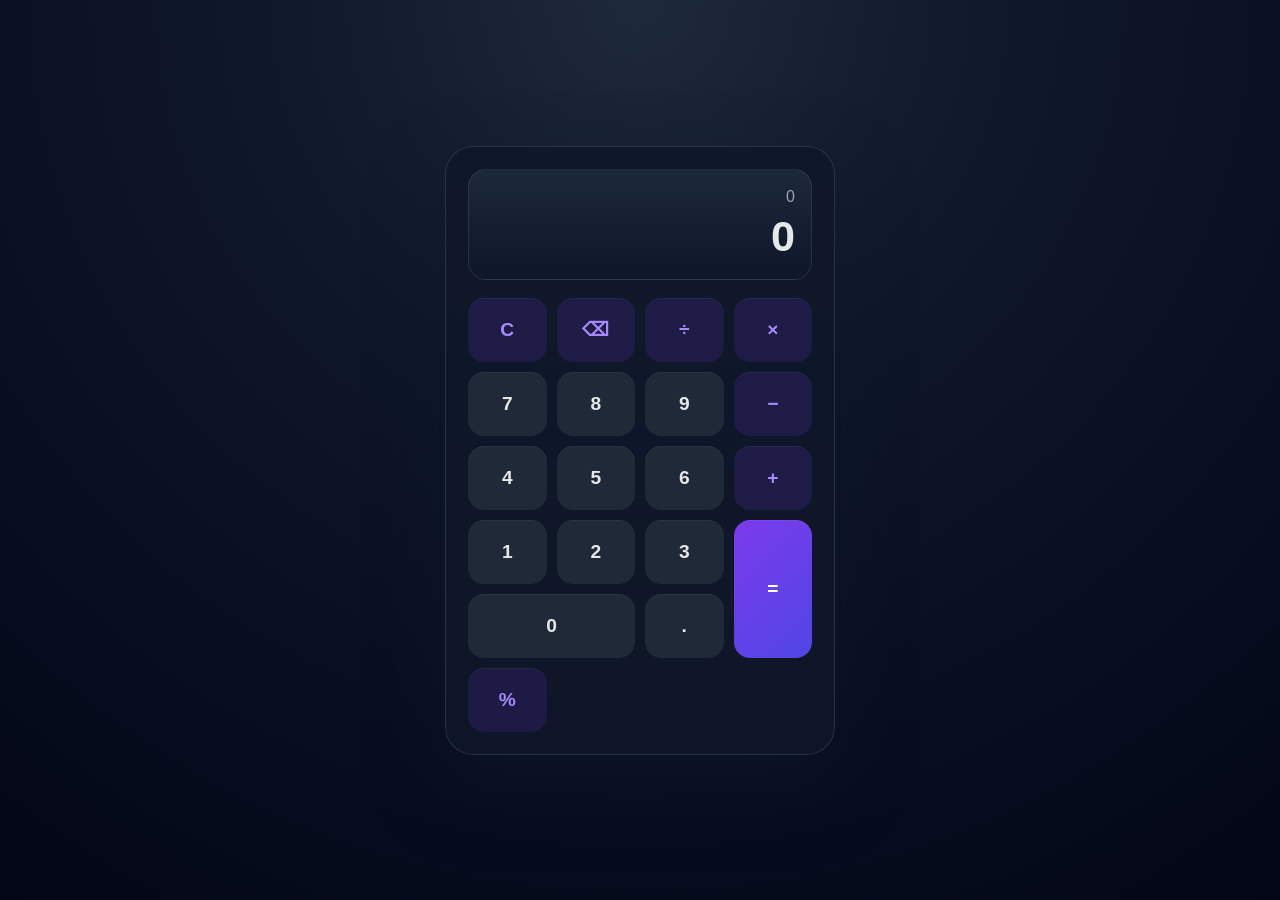
==== static/index.html @ c065cfaf "Add modern calculator and weather app functionality with API integration" ====
<!DOCTYPE html>
<html lang="en">
  <head>
    <meta charset="UTF-8" />
    <meta name="viewport" content="width=device-width, initial-scale=1.0" />
    <title>Modern Calculator</title>
    <link rel="stylesheet" href="/static/styles.css" />
  </head>
  <body>
    <main class="calculator-shell">
      <section class="calculator" aria-label="Calculator">
        <div class="display-panel">
          <div id="expression" class="expression">0</div>
          <div id="result" class="result">0</div>
        </div>

        <div class="keypad">
          <button class="action" data-action="clear">C</button>
          <button class="action" data-action="delete">⌫</button>
          <button class="operator" data-value="/">÷</button>
          <button class="operator" data-value="*">×</button>

          <button data-value="7">7</button>
          <button data-value="8">8</button>
          <button data-value="9">9</button>
          <button class="operator" data-value="-">−</button>

          <button data-value="4">4</button>
          <button data-value="5">5</button>
          <button data-value="6">6</button>
          <button class="operator" data-value="+">+</button>

          <button data-value="1">1</button>
          <button data-value="2">2</button>
          <button data-value="3">3</button>
          <button class="equals" data-action="equals">=</button>

          <button class="wide" data-value="0">0</button>
          <button data-value=".">.</button>
          <button class="operator" data-value="%">%</button>
        </div>
      </section>
    </main>

    <script src="/static/app.js"></script>
  </body>
</html>
---- static/styles.css ----
:root {
  --bg: #0b1020;
  --panel: #111827;
  --panel-strong: #1f2937;
  --button: #1f2937;
  --button-hover: #374151;
  --accent: #7c3aed;
  --accent-strong: #a78bfa;
  --text: #e5e7eb;
  --muted: #9ca3af;
  --danger: #f87171;
  --shadow: rgba(15, 23, 42, 0.55);
}

* {
  box-sizing: border-box;
}

body {
  margin: 0;
  min-height: 100vh;
  display: grid;
  place-items: center;
  font-family: "Segoe UI", Tahoma, Geneva, Verdana, sans-serif;
  background: radial-gradient(circle at top, #1e293b 0%, #0f172a 35%, #020617 100%);
  color: var(--text);
}

.calculator-shell {
  width: min(92vw, 390px);
}

.calculator {
  background: rgba(15, 23, 42, 0.88);
  border: 1px solid rgba(148, 163, 184, 0.2);
  border-radius: 28px;
  box-shadow: 0 30px 70px var(--shadow);
  padding: 22px;
  backdrop-filter: blur(18px);
}

.display-panel {
  background: linear-gradient(180deg, rgba(30, 41, 59, 0.95), rgba(15, 23, 42, 0.9));
  border: 1px solid rgba(148, 163, 184, 0.15);
  border-radius: 18px;
  padding: 18px 16px;
  margin-bottom: 18px;
  min-height: 110px;
  display: flex;
  flex-direction: column;
  justify-content: space-between;
}

.expression {
  color: var(--muted);
  text-align: right;
  font-size: 1rem;
  min-height: 1.5rem;
  overflow-wrap: anywhere;
}

.result {
  text-align: right;
  font-size: clamp(2rem, 5vw, 2.7rem);
  font-weight: 700;
  overflow-wrap: anywhere;
}

.keypad {
  display: grid;
  grid-template-columns: repeat(4, minmax(0, 1fr));
  gap: 10px;
}

button {
  border: 0;
  border-radius: 16px;
  min-height: 64px;
  font-size: 1.2rem;
  font-weight: 600;
  background: var(--button);
  color: var(--text);
  cursor: pointer;
  transition: transform 0.15s ease, background 0.15s ease;
  box-shadow: inset 0 1px 0 rgba(255,255,255,0.05);
}

button:hover {
  background: var(--button-hover);
}

button:active {
  transform: translateY(1px) scale(0.99);
}

.operator, .action {
  background: rgba(124, 58, 237, 0.15);
  color: var(--accent-strong);
}

.equals {
  background: linear-gradient(135deg, var(--accent), #4f46e5);
  color: white;
  grid-row: span 2;
}

.wide {
  grid-column: span 2;
}

@media (max-width: 420px) {
  .calculator {
    padding: 16px;
    border-radius: 24px;
  }

  button {
    min-height: 58px;
  }
}
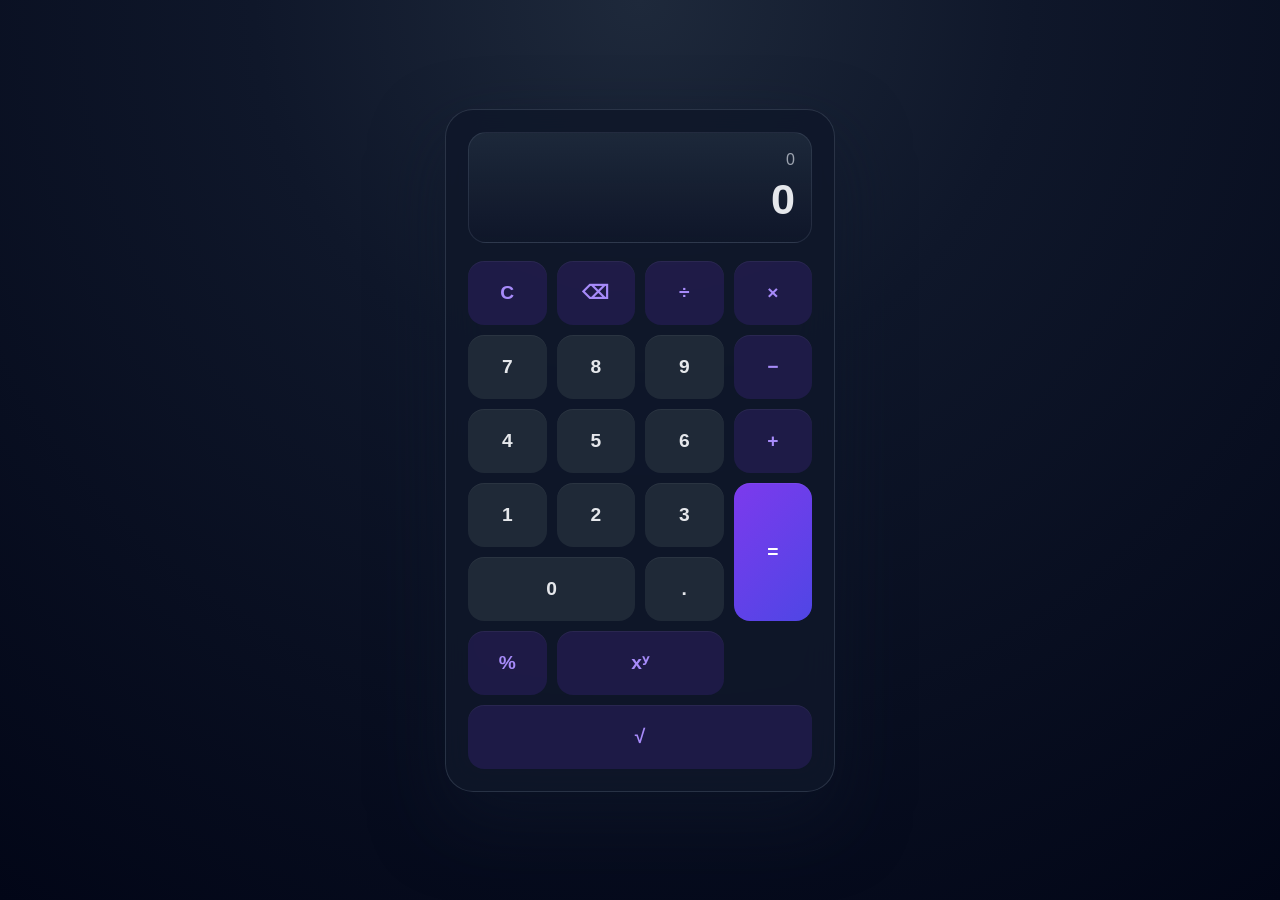
==== commit 02fdaf3b: "Add calculator power and square root operations" ====
--- a/static/index.html
+++ b/static/index.html
@@ -38,6 +38,8 @@
           <button class="wide" data-value="0">0</button>
           <button data-value=".">.</button>
           <button class="operator" data-value="%">%</button>
+          <button class="operator power" data-value="^" aria-label="Power">xʸ</button>
+          <button class="operator root" data-action="sqrt" aria-label="Square root">√</button>
         </div>
       </section>
     </main>
--- a/static/styles.css
+++ b/static/styles.css
@@ -108,6 +108,14 @@
   grid-column: span 2;
 }
 
+.power {
+  grid-column: 2 / span 2;
+}
+
+.root {
+  grid-column: 1 / span 4;
+}
+
 @media (max-width: 420px) {
   .calculator {
     padding: 16px;
